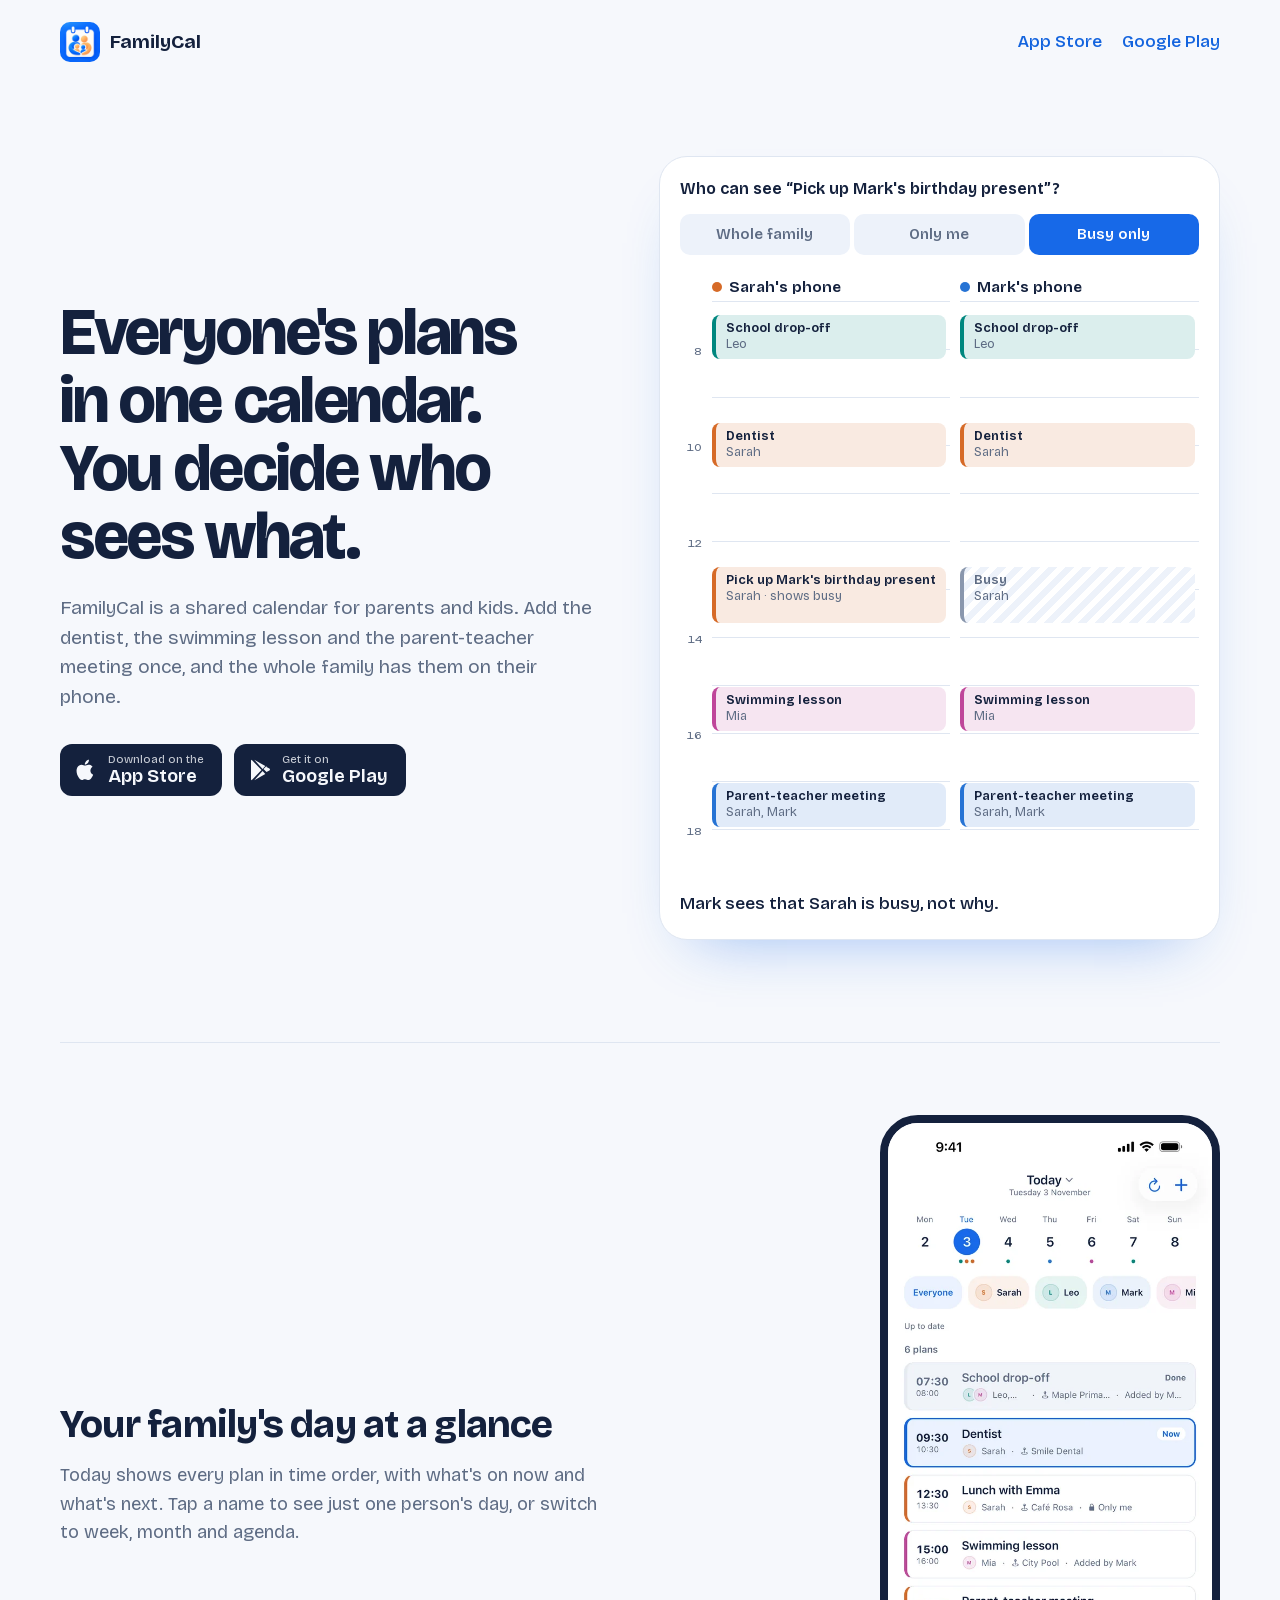
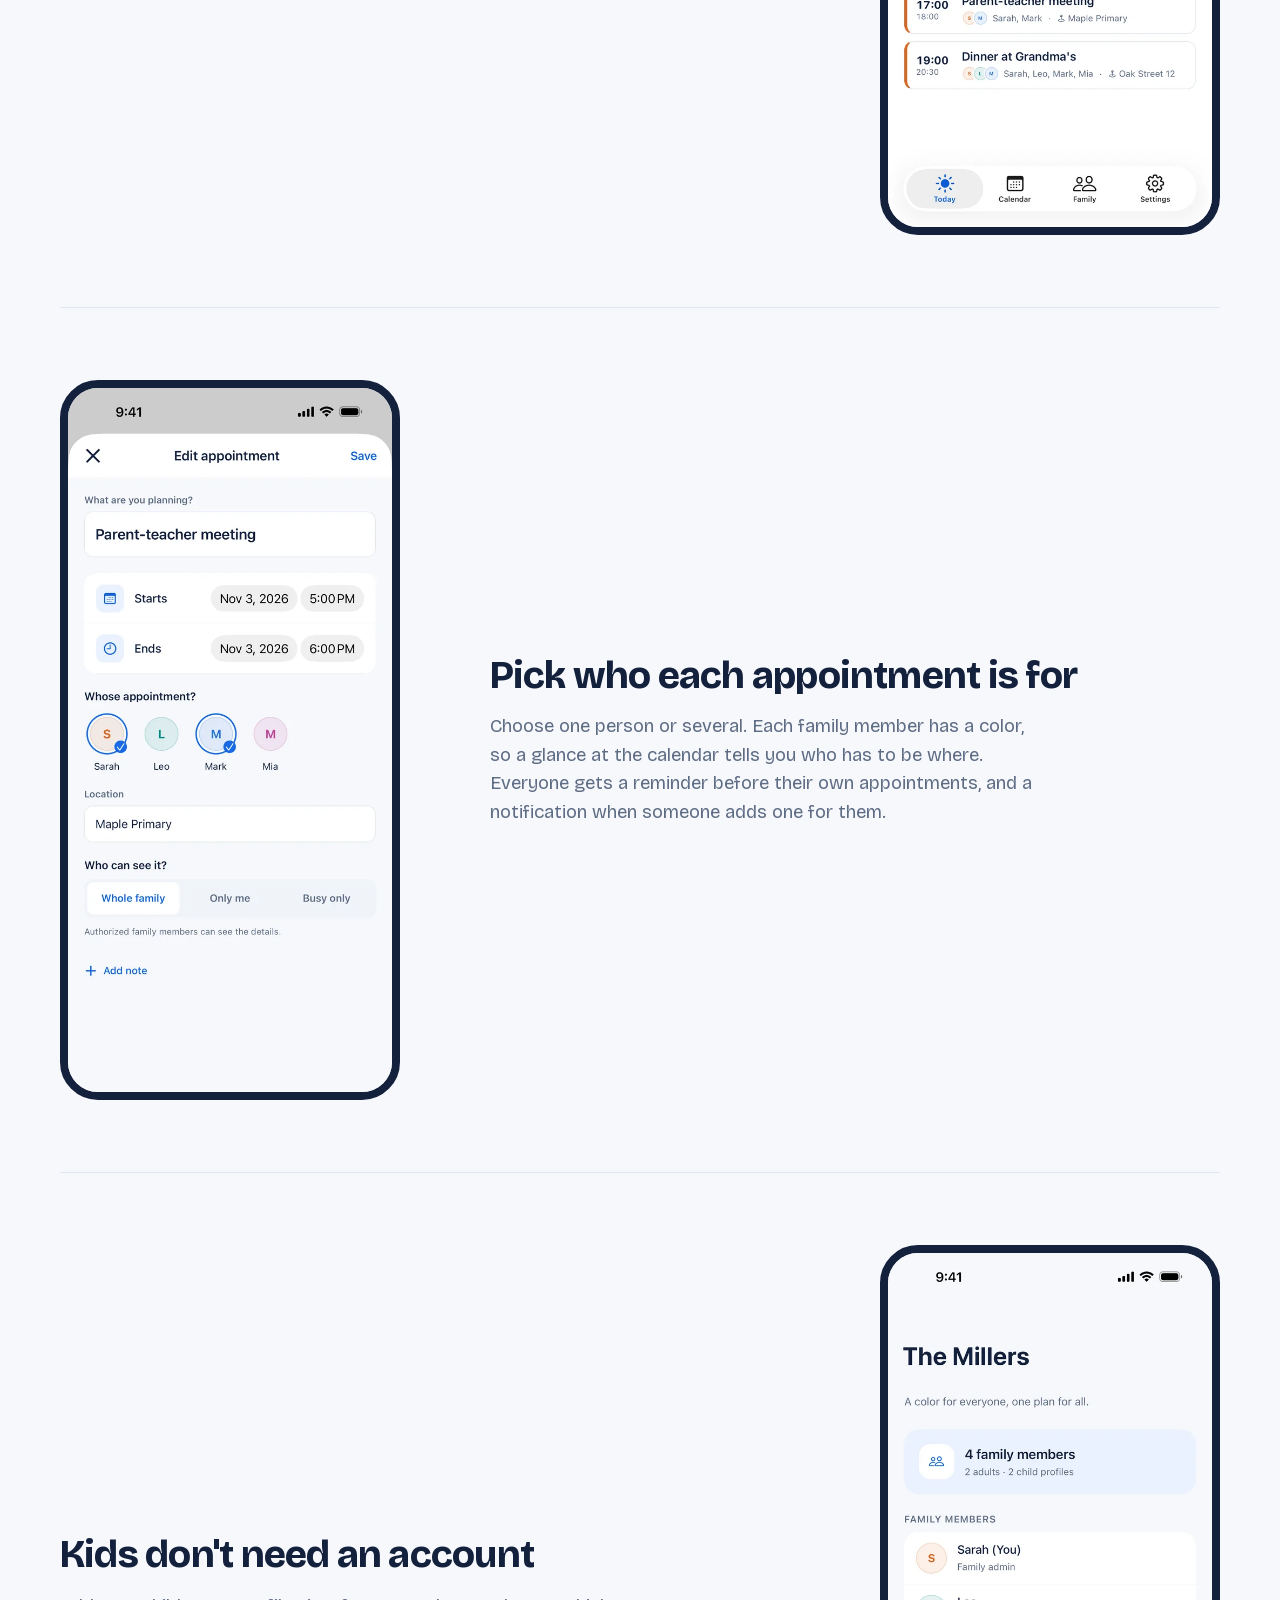
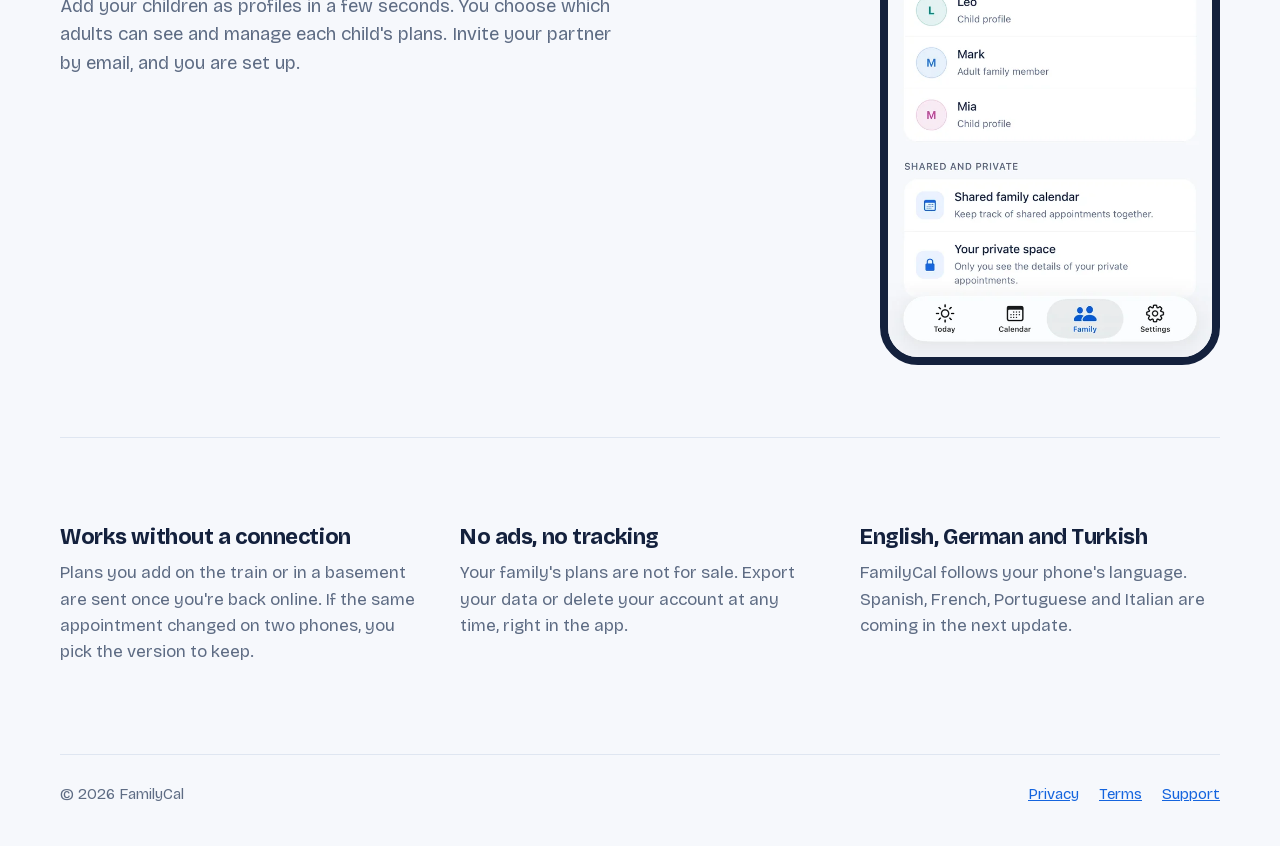
==== index.html @ 1b2f9d40 "FamilyCal website: landing, privacy, terms and support Co-Authored-By: Claude Opus 5.5 <noreply@anth" ====
<!doctype html>
<html lang="en">
<head>
  <meta charset="utf-8">
  <meta name="viewport" content="width=device-width, initial-scale=1">
  <title>FamilyCal – Shared family calendar</title>
  <meta name="description" content="One calendar for the whole family. Choose whose appointment it is and who can see it. Kids need no account, and there are no ads.">
  <meta property="og:title" content="FamilyCal – Shared family calendar">
  <meta property="og:description" content="Everyone's plans in one calendar. You decide who sees what.">
  <meta property="og:image" content="assets/icon.png">
  <meta name="theme-color" content="#F6F8FC" media="(prefers-color-scheme: light)">
  <meta name="theme-color" content="#101724" media="(prefers-color-scheme: dark)">
  <link rel="icon" href="assets/favicon.png">
  <link rel="apple-touch-icon" href="assets/apple-touch-icon.png">
  <link rel="preload" href="assets/fonts/bricolage-latin.woff2" as="font" type="font/woff2" crossorigin>
  <link rel="stylesheet" href="styles.css">
</head>
<body>
  <header class="top">
    <a class="brand" href="./">
      <img src="assets/icon.png" alt="" width="40" height="40">
      <span>FamilyCal</span>
    </a>
    <nav class="top-links" aria-label="Download">
      <a href="https://apps.apple.com/app/id6829900453">App Store</a>
      <a href="https://play.google.com/store/apps/details?id=tech.familycal.app">Google Play</a>
    </nav>
  </header>

  <main>
    <section class="hero">
      <div class="hero-text">
        <h1>Everyone's plans in one calendar. You decide who sees what.</h1>
        <p class="lead">FamilyCal is a shared calendar for parents and kids. Add the dentist, the swimming lesson and the parent-teacher meeting once, and the whole family has them on their phone.</p>
        <div class="stores">
          <a class="store" href="https://apps.apple.com/app/id6829900453">
            <svg viewBox="0 0 24 24" aria-hidden="true"><path d="M16.4 12.6c0-2.6 2.1-3.8 2.2-3.9-1.2-1.8-3.1-2-3.7-2-1.6-.2-3.1.9-3.9.9-.8 0-2-.9-3.4-.9-1.7 0-3.3 1-4.2 2.6-1.8 3.1-.5 7.7 1.3 10.2.9 1.2 1.9 2.6 3.2 2.6 1.3-.1 1.8-.8 3.3-.8 1.6 0 2 .8 3.4.8 1.4 0 2.3-1.3 3.1-2.5 1-1.4 1.4-2.8 1.4-2.9 0 0-2.7-1-2.7-4.1zM13.9 5c.7-.9 1.2-2 1-3.2-1 0-2.3.7-3 1.6-.7.8-1.2 2-1.1 3.1 1.2.1 2.3-.6 3.1-1.5z"/></svg>
            <span><small>Download on the</small>App Store</span>
          </a>
          <a class="store" href="https://play.google.com/store/apps/details?id=tech.familycal.app">
            <svg viewBox="0 0 24 24" aria-hidden="true"><path d="M3.6 1.8 13.5 12l-9.9 10.2c-.4-.2-.6-.7-.6-1.2V3c0-.5.2-1 .6-1.2zm11 9.1 2.7-2.8-11-6.3 8.3 9.1zm0 2.2-8.3 9.1 11-6.3-2.7-2.8zm3.9-4.2 2.9 1.7c.8.5.8 1.3 0 1.8l-2.9 1.7-3-3.1 3-3.1z"/></svg>
            <span><small>Get it on</small>Google Play</span>
          </a>
        </div>
      </div>

      <figure class="demo" aria-labelledby="demo-caption">
        <fieldset class="vis">
          <legend>Who can see “Pick up Mark's birthday present”?</legend>
          <label><input type="radio" name="vis" id="v-family"><span>Whole family</span></label>
          <label><input type="radio" name="vis" id="v-only"><span>Only me</span></label>
          <label><input type="radio" name="vis" id="v-busy" checked><span>Busy only</span></label>
        </fieldset>

        <div class="days">
          <ol class="hours" aria-hidden="true">
            <li style="--s:8">8</li><li style="--s:10">10</li><li style="--s:12">12</li><li style="--s:14">14</li><li style="--s:16">16</li><li style="--s:18">18</li>
          </ol>
          <div class="day mine">
            <p class="who"><span class="dot" style="--c:#D66A27"></span>Sarah's phone</p>
            <ol class="grid">
              <li class="ev" style="--c:#00877F;--s:7.25;--e:8.25"><b>School drop-off</b><span>Leo</span></li>
              <li class="ev" style="--c:#D66A27;--s:9.5;--e:10.5"><b>Dentist</b><span>Sarah</span></li>
              <li class="ev gift" style="--c:#D66A27;--s:12.5;--e:13.75"><b>Pick up Mark's birthday present</b><span class="lock">Sarah</span></li>
              <li class="ev" style="--c:#BF469A;--s:15;--e:16"><b>Swimming lesson</b><span>Mia</span></li>
              <li class="ev" style="--c:#2673D4;--s:17;--e:18"><b>Parent-teacher meeting</b><span>Sarah, Mark</span></li>
            </ol>
          </div>
          <div class="day theirs">
            <p class="who"><span class="dot" style="--c:#2673D4"></span>Mark's phone</p>
            <ol class="grid">
              <li class="ev" style="--c:#00877F;--s:7.25;--e:8.25"><b>School drop-off</b><span>Leo</span></li>
              <li class="ev" style="--c:#D66A27;--s:9.5;--e:10.5"><b>Dentist</b><span>Sarah</span></li>
              <li class="ev gift" style="--c:#D66A27;--s:12.5;--e:13.75"><b>Pick up Mark's birthday present</b><span>Sarah</span></li>
              <li class="ev busy" style="--s:12.5;--e:13.75"><b>Busy</b><span>Sarah</span></li>
              <li class="ev" style="--c:#BF469A;--s:15;--e:16"><b>Swimming lesson</b><span>Mia</span></li>
              <li class="ev" style="--c:#2673D4;--s:17;--e:18"><b>Parent-teacher meeting</b><span>Sarah, Mark</span></li>
            </ol>
          </div>
        </div>

        <figcaption id="demo-caption" aria-live="polite">
          <span class="c-family">Mark sees the present. The surprise is off.</span>
          <span class="c-only">Mark sees nothing at lunchtime.</span>
          <span class="c-busy">Mark sees that Sarah is busy, not why.</span>
        </figcaption>
      </figure>
    </section>

    <section class="row">
      <div class="row-text">
        <h2>Your family's day at a glance</h2>
        <p>Today shows every plan in time order, with what's on now and what's next. Tap a name to see just one person's day, or switch to week, month and agenda.</p>
      </div>
      <img class="shot" src="assets/today.webp" width="600" height="1304" alt="The Today screen in FamilyCal with six plans for the family, from school drop-off to dinner at grandma's." loading="lazy">
    </section>

    <section class="row flip">
      <div class="row-text">
        <h2>Pick who each appointment is for</h2>
        <p>Choose one person or several. Each family member has a color, so a glance at the calendar tells you who has to be where. Everyone gets a reminder before their own appointments, and a notification when someone adds one for them.</p>
      </div>
      <img class="shot" src="assets/editor.webp" width="600" height="1304" alt="Editing a parent-teacher meeting: Sarah and Mark are selected and the whole family can see it." loading="lazy">
    </section>

    <section class="row">
      <div class="row-text">
        <h2>Kids don't need an account</h2>
        <p>Add your children as profiles in a few seconds. You choose which adults can see and manage each child's plans. Invite your partner by email, and you are set up.</p>
      </div>
      <img class="shot" src="assets/family.webp" width="600" height="1304" alt="The family screen with two adults and two child profiles." loading="lazy">
    </section>

    <section class="facts">
      <div>
        <h2>Works without a connection</h2>
        <p>Plans you add on the train or in a basement are sent once you're back online. If the same appointment changed on two phones, you pick the version to keep.</p>
      </div>
      <div>
        <h2>No ads, no tracking</h2>
        <p>Your family's plans are not for sale. Export your data or delete your account at any time, right in the app.</p>
      </div>
      <div>
        <h2>English, German and Turkish</h2>
        <p>FamilyCal follows your phone's language. Spanish, French, Portuguese and Italian are coming in the next update.</p>
      </div>
    </section>
  </main>

  <footer class="foot">
    <p>© 2026 FamilyCal</p>
    <nav aria-label="Legal">
      <a href="privacy.html">Privacy</a>
      <a href="terms.html">Terms</a>
      <a href="support.html">Support</a>
    </nav>
  </footer>
</body>
</html>
---- styles.css ----
/* FamilyCal site. Colors are the app's own palette (apps/mobile/src/ui/palettes.ts). */
/* Bricolage Grotesque (SIL OFL 1.1, assets/fonts/OFL.txt), served from this site so no visitor data goes to Google. */
@font-face {
  font-family: "Bricolage Grotesque";
  font-style: normal;
  font-weight: 400 800;
  font-stretch: 100%;
  font-display: swap;
  src: url(assets/fonts/bricolage-latin-ext.woff2) format("woff2");
  unicode-range: U+0100-02BA, U+02BD-02C5, U+02C7-02CC, U+02CE-02D7, U+02DD-02FF, U+0304, U+0308, U+0329, U+1D00-1DBF, U+1E00-1E9F, U+1EF2-1EFF, U+2020, U+20A0-20AB, U+20AD-20C0, U+2113, U+2C60-2C7F, U+A720-A7FF;
}
@font-face {
  font-family: "Bricolage Grotesque";
  font-style: normal;
  font-weight: 400 800;
  font-stretch: 100%;
  font-display: swap;
  src: url(assets/fonts/bricolage-latin.woff2) format("woff2");
  unicode-range: U+0000-00FF, U+0131, U+0152-0153, U+02BB-02BC, U+02C6, U+02DA, U+02DC, U+0304, U+0308, U+0329, U+2000-206F, U+20AC, U+2122, U+2191, U+2193, U+2212, U+2215, U+FEFF, U+FFFD;
}
:root {
  --paper: #F6F8FC;
  --surface: #FFFFFF;
  --raised: #EDF2FA;
  --line: #DFE6F1;
  --ink: #14213D;
  --soft: #5E6C84;
  --blue: #1464DE;
  --blue-fill: #1769E8;
  --busy: #8A97AD;
  --hour: 48px;
  --font: "Bricolage Grotesque", ui-sans-serif, system-ui, sans-serif;
  color-scheme: light;
}
@media (prefers-color-scheme: dark) {
  :root:not([data-theme="light"]) {
    --paper: #101724;
    --surface: #182235;
    --raised: #1C2840;
    --line: #2D3B52;
    --ink: #EFF4FF;
    --soft: #ABBAD2;
    --blue: #79AFFF;
    --busy: #7D8BA3;
    color-scheme: dark;
  }
}
:root[data-theme="dark"] {
  --paper: #101724;
  --surface: #182235;
  --raised: #1C2840;
  --line: #2D3B52;
  --ink: #EFF4FF;
  --soft: #ABBAD2;
  --blue: #79AFFF;
  --busy: #7D8BA3;
  color-scheme: dark;
}

* { box-sizing: border-box; }
html { -webkit-text-size-adjust: 100%; }
body {
  margin: 0;
  background: var(--paper);
  color: var(--ink);
  font-family: var(--font);
  font-size: 1.0625rem;
  line-height: 1.55;
  font-optical-sizing: auto;
}
img { display: block; max-width: 100%; height: auto; }
a { color: var(--blue); }
a:focus-visible, input:focus-visible + span {
  outline: 3px solid var(--blue);
  outline-offset: 3px;
  border-radius: 8px;
}
h1, h2 { font-weight: 750; letter-spacing: -0.02em; margin: 0; text-wrap: balance; }
p { margin: 0; }

.top, main, .foot { width: min(1160px, 100% - 32px); margin-inline: auto; }

/* Header */
.top {
  display: flex;
  align-items: center;
  justify-content: space-between;
  gap: 16px;
  padding-block: 22px;
}
.brand {
  display: flex;
  align-items: center;
  gap: 10px;
  color: var(--ink);
  text-decoration: none;
  font-weight: 700;
  font-size: 1.2rem;
}
.brand img { border-radius: 10px; }
.top-links { display: flex; gap: 20px; font-weight: 550; }
.top-links a { text-decoration: none; }
.top-links a:hover { text-decoration: underline; }

/* Hero */
.hero {
  display: grid;
  grid-template-columns: minmax(0, 1fr) minmax(0, 1.05fr);
  gap: clamp(32px, 5vw, 72px);
  align-items: center;
  padding-block: clamp(28px, 6vw, 72px) clamp(56px, 8vw, 104px);
}
.hero h1 {
  font-size: clamp(2.4rem, 5.2vw, 4.25rem);
  line-height: 1.02;
  letter-spacing: -0.035em;
  font-variation-settings: "opsz" 96;
  max-width: 13ch;
}
.lead { margin-top: 22px; color: var(--soft); font-size: 1.2rem; max-width: 34em; }
.stores { display: flex; flex-wrap: wrap; gap: 12px; margin-top: 32px; }
.store {
  display: inline-flex;
  align-items: center;
  gap: 10px;
  padding: 10px 18px 10px 14px;
  border-radius: 12px;
  background: var(--ink);
  color: var(--paper);
  text-decoration: none;
  font-weight: 650;
  font-size: 1.15rem;
  line-height: 1.1;
}
.store svg { width: 24px; height: 24px; fill: currentColor; }
.store small { display: block; font-size: 0.7rem; font-weight: 450; opacity: 0.8; }
.store:hover { background: var(--blue-fill); color: #fff; }

/* The visibility demo: radios drive the second phone through :has(). */
.demo {
  margin: 0;
  padding: 20px;
  border-radius: 28px;
  background: var(--surface);
  border: 1px solid var(--line);
  box-shadow: 0 30px 60px -36px rgba(23, 105, 232, 0.45);
}
.vis { border: 0; margin: 0; padding: 0; min-width: 0; display: grid; grid-template-columns: repeat(3, 1fr); gap: 4px; }
.vis legend { font-weight: 650; margin-bottom: 12px; padding: 0; font-size: 1rem; }
.vis label { position: relative; }
.vis input { position: absolute; opacity: 0; inset: 0; margin: 0; cursor: pointer; }
.vis span {
  display: block;
  text-align: center;
  padding: 9px 6px;
  border-radius: 10px;
  background: var(--raised);
  color: var(--soft);
  font-weight: 600;
  font-size: 0.95rem;
  transition: background-color 160ms, color 160ms;
}
.vis input:checked + span { background: var(--blue-fill); color: #fff; }

.days {
  display: grid;
  grid-template-columns: 22px 1fr 1fr;
  gap: 10px;
  margin-top: 18px;
}
.who { display: flex; align-items: center; gap: 7px; font-weight: 650; font-size: 0.95rem; height: 28px; }
.dot { width: 10px; height: 10px; border-radius: 50%; background: var(--c); }
.grid, .hours {
  position: relative;
  list-style: none;
  margin: 0;
  padding: 0;
  height: calc(12 * var(--hour)); /* 07:00 to 19:00 */
}
.grid {
  background: repeating-linear-gradient(to bottom, var(--line) 0 1px, transparent 1px var(--hour));
}
.hours { margin-top: 28px; }
.hours li {
  position: absolute;
  top: calc((var(--s) - 7) * var(--hour) - 0.6em);
  right: 0;
  font-size: 0.75rem;
  color: var(--soft);
  font-variant-numeric: tabular-nums;
}
.ev {
  position: absolute;
  left: 0;
  right: 4px;
  top: calc((var(--s) - 7) * var(--hour) + 2px);
  height: calc((var(--e) - var(--s)) * var(--hour) - 4px);
  padding: 5px 8px 5px 10px;
  border-radius: 8px;
  border-left: 4px solid var(--c);
  background: color-mix(in srgb, var(--c) 14%, var(--surface));
  overflow: hidden;
  font-size: 0.8rem;
  line-height: 1.25;
}
.ev b { display: block; font-weight: 650; }
.ev span { color: var(--soft); }
.ev.busy {
  --c: var(--busy);
  background: repeating-linear-gradient(135deg, var(--raised) 0 6px, transparent 6px 12px), var(--surface);
  color: var(--soft);
}
.lock::after { content: " · only you"; }

/* State per choice. "Just busy" is the default. */
.theirs .gift, .theirs .busy { display: none; }
.demo:has(#v-family:checked) .theirs .gift { display: block; }
.demo:has(#v-busy:checked) .theirs .busy { display: block; }
.demo:has(#v-family:checked) .lock::after { content: ""; }
.demo:has(#v-busy:checked) .lock::after { content: " · shows busy"; }

figcaption { margin-top: 14px; font-weight: 550; min-height: 1.6em; }
figcaption span { display: none; }
.demo:has(#v-family:checked) .c-family,
.demo:has(#v-only:checked) .c-only,
.demo:has(#v-busy:checked) .c-busy { display: inline; }

@media (prefers-reduced-motion: no-preference) {
  .theirs .gift, .theirs .busy { animation: appear 220ms ease-out; }
  @keyframes appear { from { opacity: 0; transform: scale(0.96); } }
}

/* Feature rows: text and a real screen, alternating sides. */
.row {
  display: grid;
  grid-template-columns: minmax(0, 1fr) minmax(0, 340px);
  gap: clamp(32px, 7vw, 120px);
  align-items: center;
  padding-block: clamp(40px, 6vw, 72px);
  border-top: 1px solid var(--line);
}
.row.flip { grid-template-columns: minmax(0, 340px) minmax(0, 1fr); }
.row.flip .shot { order: -1; }
.row h2, .facts h2 { font-size: clamp(1.7rem, 3vw, 2.4rem); line-height: 1.1; }
.row p { margin-top: 16px; color: var(--soft); font-size: 1.15rem; max-width: 30em; }
.shot {
  width: 100%;
  border-radius: 38px;
  border: 8px solid var(--ink);
  background: var(--ink);
}

.facts {
  display: grid;
  grid-template-columns: repeat(3, minmax(0, 1fr));
  gap: 40px;
  padding-block: clamp(48px, 7vw, 88px);
  border-top: 1px solid var(--line);
}
.facts h2 { font-size: 1.35rem; }
.facts p { margin-top: 10px; color: var(--soft); }

.foot {
  display: flex;
  flex-wrap: wrap;
  justify-content: space-between;
  gap: 12px 24px;
  padding-block: 28px 40px;
  border-top: 1px solid var(--line);
  color: var(--soft);
  font-size: 0.95rem;
}
.foot nav { display: flex; gap: 20px; }

/* Legal and help pages */
.doc { max-width: 44rem; padding-block: clamp(24px, 5vw, 56px) clamp(48px, 7vw, 88px); }
.doc h1 { font-size: clamp(2.2rem, 5vw, 3.2rem); line-height: 1.05; letter-spacing: -0.03em; }
.doc .meta { margin-top: 10px; color: var(--soft); }
.doc h2 { font-size: 1.4rem; line-height: 1.2; margin-top: 2.2em; }
.doc h3 { font-size: 1.1rem; margin: 1.6em 0 0; }
.doc p, .doc ul, .doc .table { margin-top: 0.8em; }
.doc > p:first-of-type { margin-top: 1.4em; }
.doc ul { padding-left: 1.2em; }
.doc li + li { margin-top: 0.35em; }
.doc address { font-style: normal; margin-top: 0.8em; }
.table { overflow-x: auto; }
.doc table { width: 100%; border-collapse: collapse; font-size: 0.95rem; }
.doc th, .doc td { text-align: left; vertical-align: top; padding: 10px 12px 10px 0; border-bottom: 1px solid var(--line); }
.doc th { font-weight: 650; }
.foot a[aria-current="page"] { color: var(--ink); text-decoration: none; }

@media (max-width: 880px) {
  .hero, .row, .row.flip, .facts { grid-template-columns: minmax(0, 1fr); }
  .row.flip .shot { order: 0; }
  .shot { max-width: 300px; }
  .hero h1 { max-width: 16ch; }
}
@media (max-width: 520px) {
  :root { --hour: 38px; }
  .top-links { display: none; }
  .demo { padding: 14px; border-radius: 22px; }
  .vis span { font-size: 0.85rem; padding: 8px 4px; }
  .days { gap: 6px; grid-template-columns: 18px 1fr 1fr; }
  .ev { font-size: 0.72rem; padding: 4px 5px 4px 7px; }
}
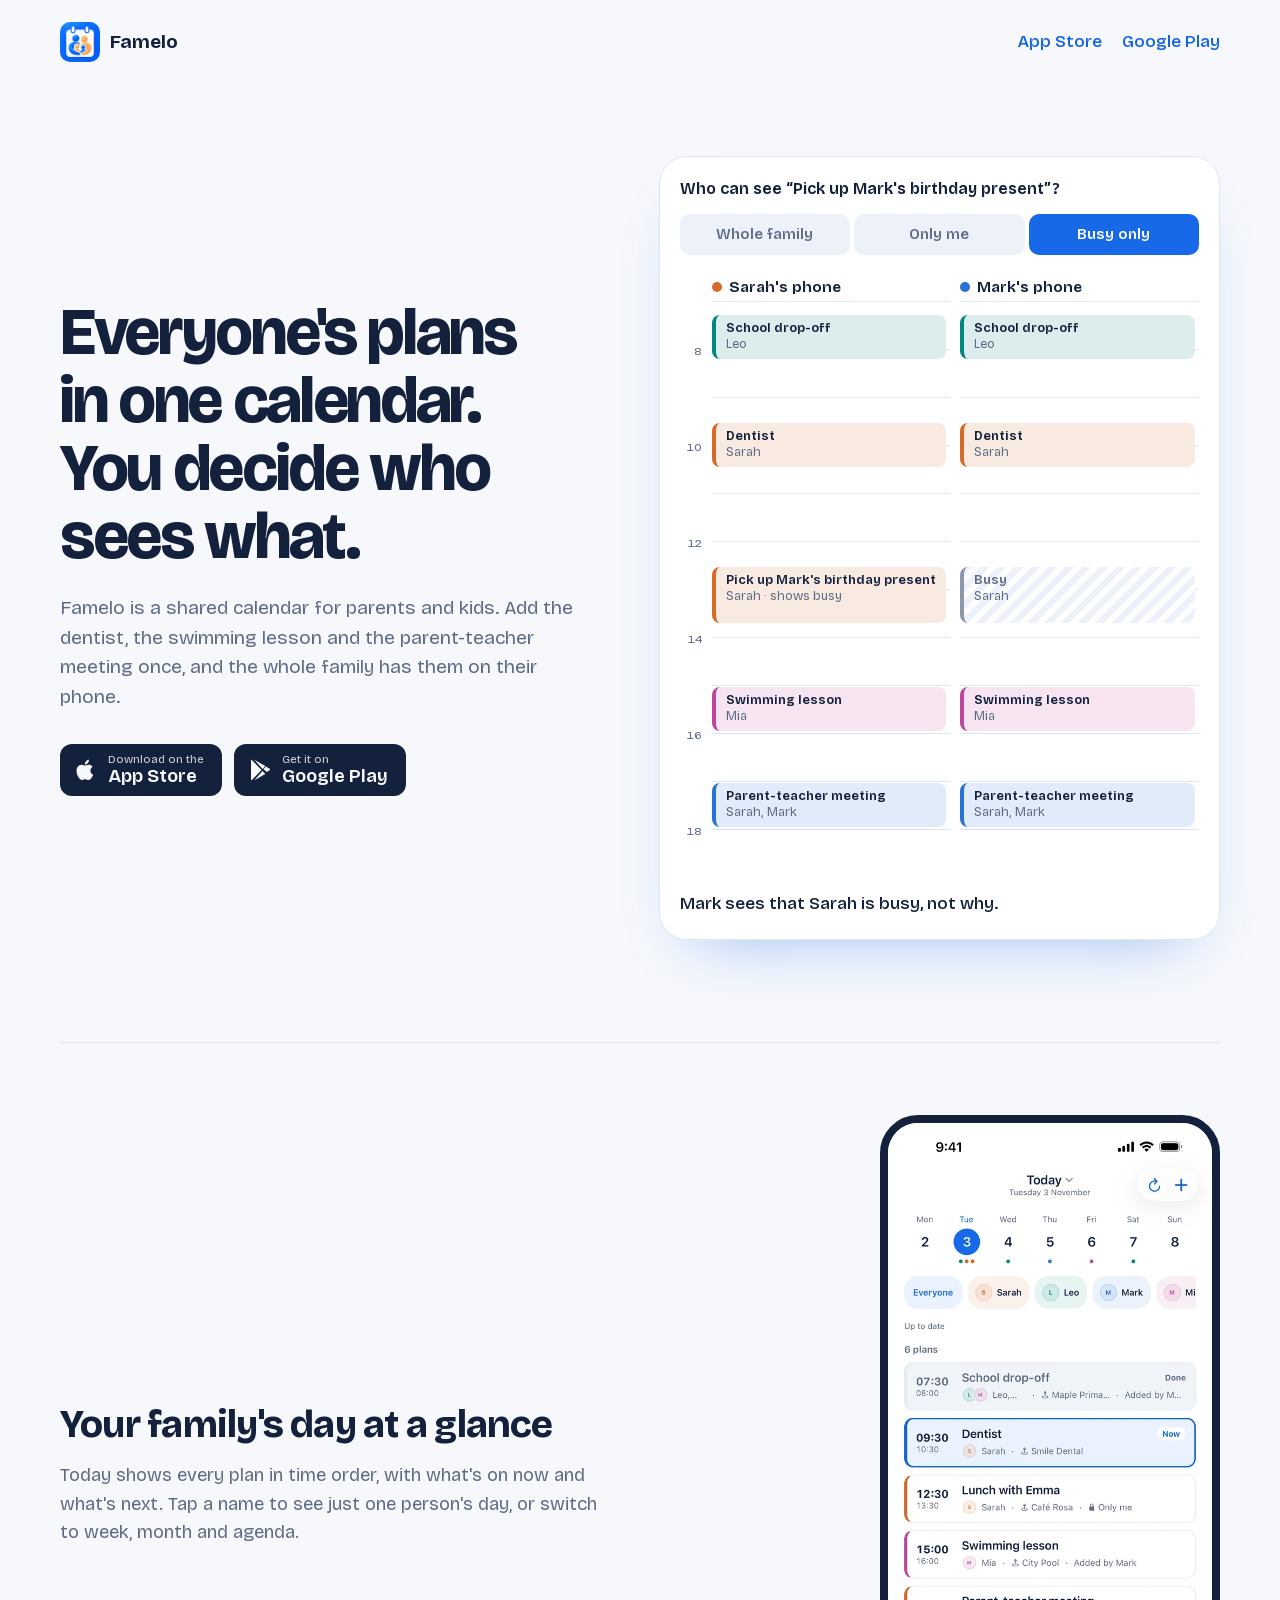
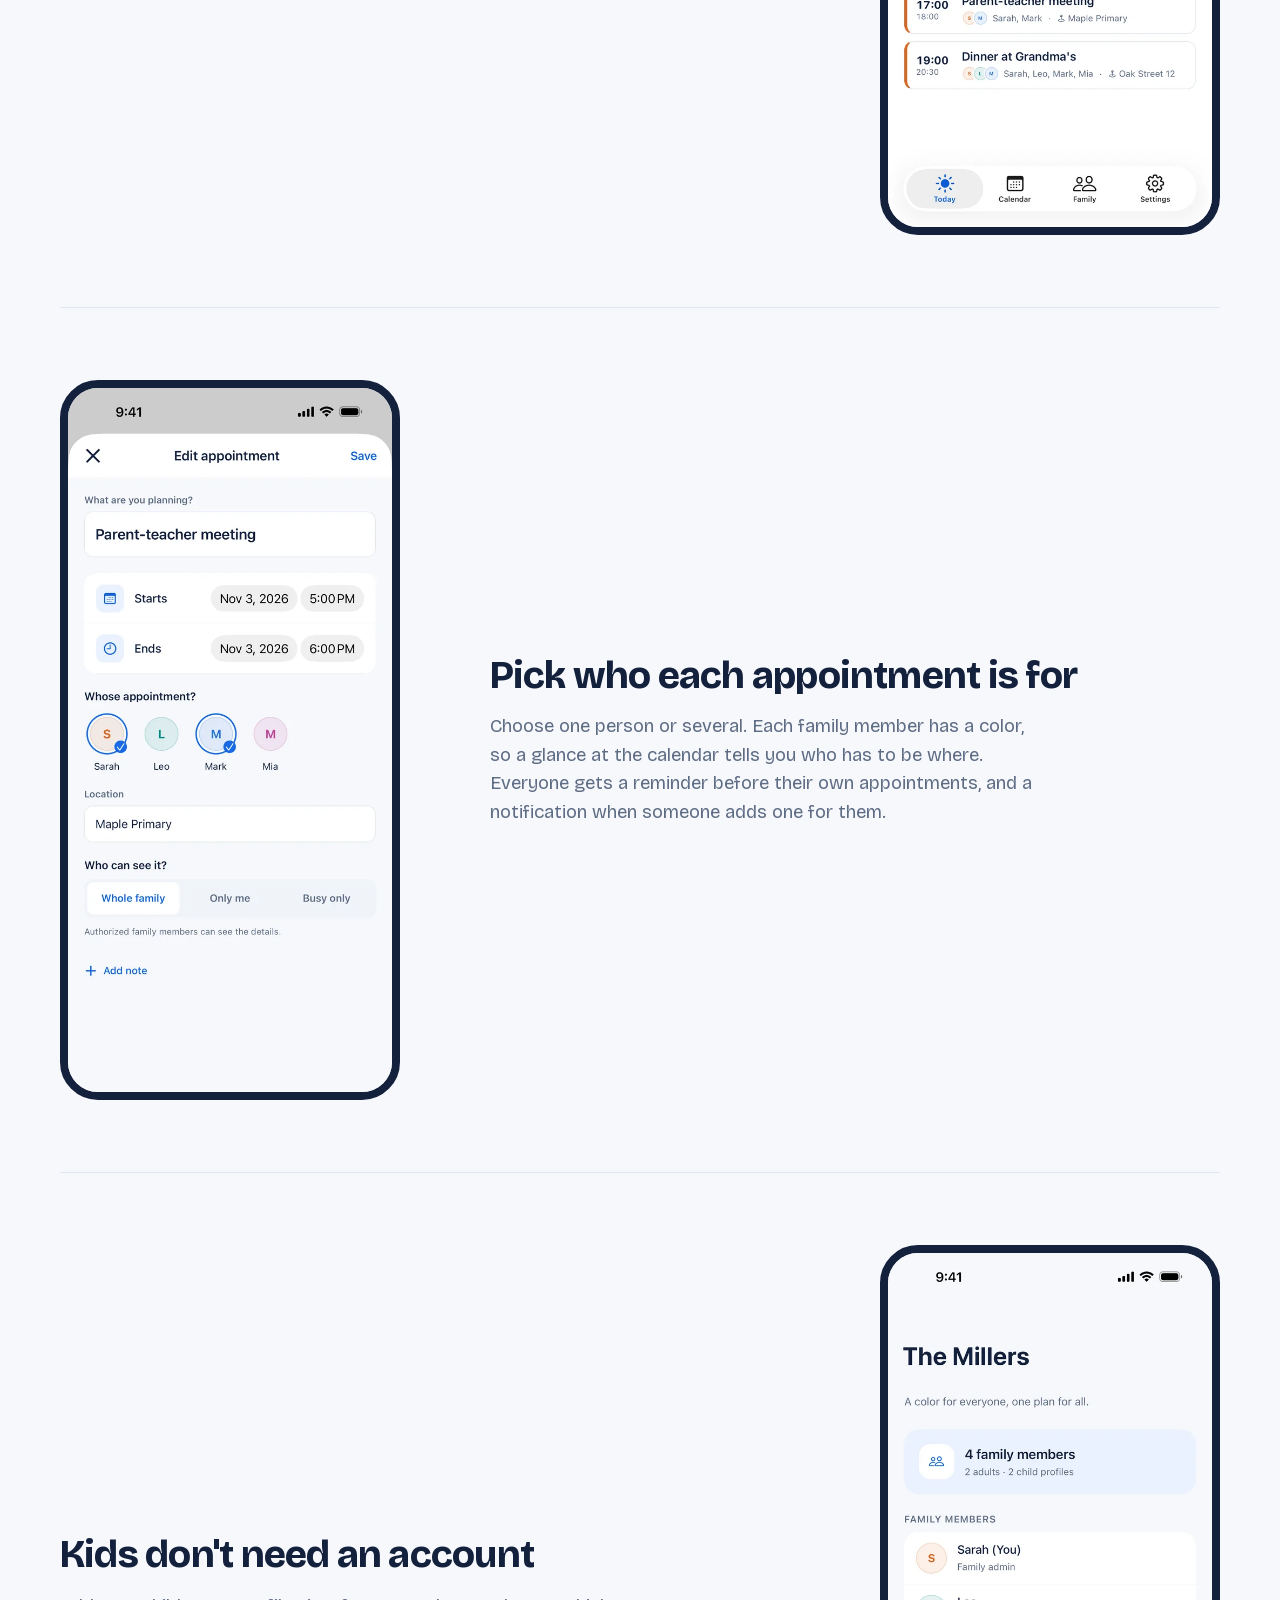
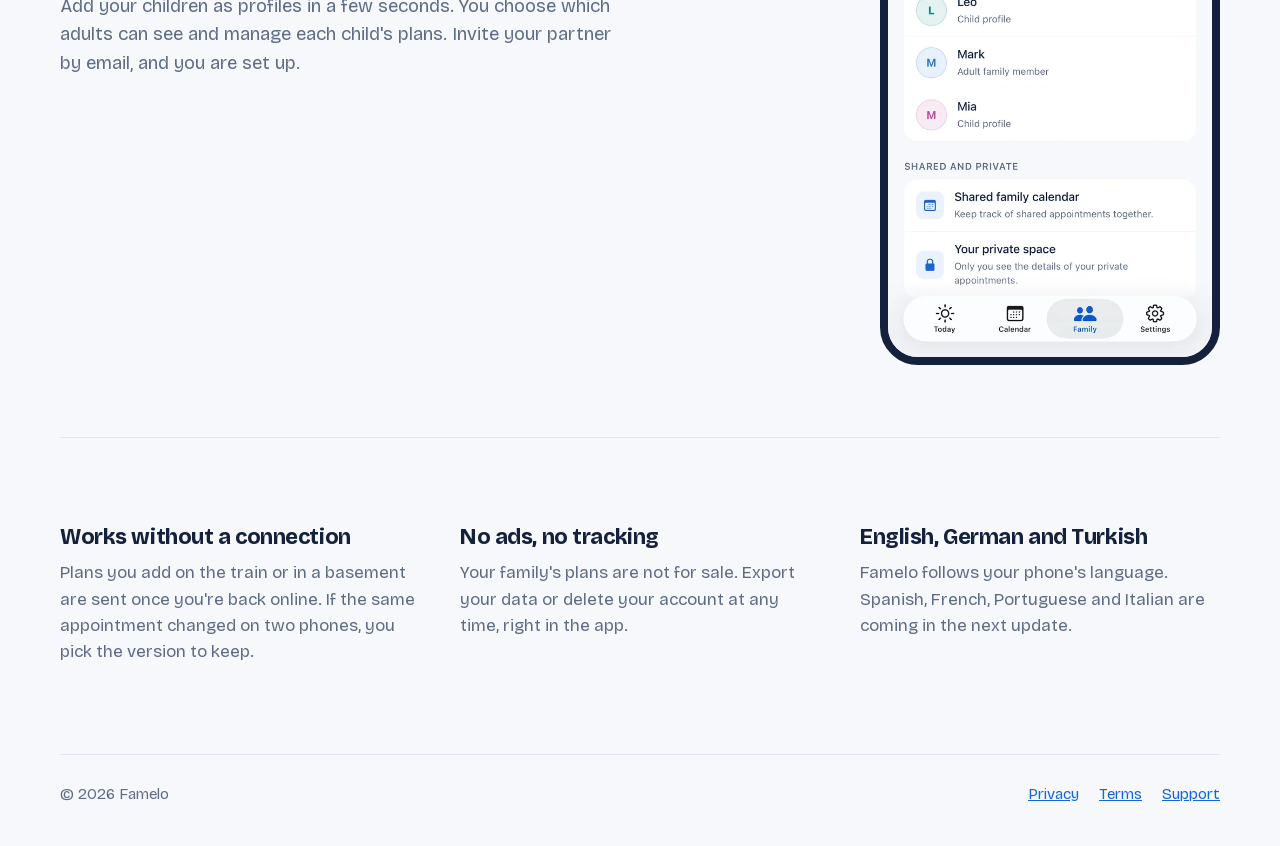
==== commit 67385897: "Rename FamilyCal to Famelo Co-Authored-By: Claude Opus 5.5 <noreply@anthropic.com>" ====
--- a/index.html
+++ b/index.html
@@ -3,9 +3,9 @@
 <head>
   <meta charset="utf-8">
   <meta name="viewport" content="width=device-width, initial-scale=1">
-  <title>FamilyCal – Shared family calendar</title>
+  <title>Famelo – Shared family calendar</title>
   <meta name="description" content="One calendar for the whole family. Choose whose appointment it is and who can see it. Kids need no account, and there are no ads.">
-  <meta property="og:title" content="FamilyCal – Shared family calendar">
+  <meta property="og:title" content="Famelo – Shared family calendar">
   <meta property="og:description" content="Everyone's plans in one calendar. You decide who sees what.">
   <meta property="og:image" content="assets/icon.png">
   <meta name="theme-color" content="#F6F8FC" media="(prefers-color-scheme: light)">
@@ -19,7 +19,7 @@
   <header class="top">
     <a class="brand" href="./">
       <img src="assets/icon.png" alt="" width="40" height="40">
-      <span>FamilyCal</span>
+      <span>Famelo</span>
     </a>
     <nav class="top-links" aria-label="Download">
       <a href="https://apps.apple.com/app/id6829900453">App Store</a>
@@ -31,7 +31,7 @@
     <section class="hero">
       <div class="hero-text">
         <h1>Everyone's plans in one calendar. You decide who sees what.</h1>
-        <p class="lead">FamilyCal is a shared calendar for parents and kids. Add the dentist, the swimming lesson and the parent-teacher meeting once, and the whole family has them on their phone.</p>
+        <p class="lead">Famelo is a shared calendar for parents and kids. Add the dentist, the swimming lesson and the parent-teacher meeting once, and the whole family has them on their phone.</p>
         <div class="stores">
           <a class="store" href="https://apps.apple.com/app/id6829900453">
             <svg viewBox="0 0 24 24" aria-hidden="true"><path d="M16.4 12.6c0-2.6 2.1-3.8 2.2-3.9-1.2-1.8-3.1-2-3.7-2-1.6-.2-3.1.9-3.9.9-.8 0-2-.9-3.4-.9-1.7 0-3.3 1-4.2 2.6-1.8 3.1-.5 7.7 1.3 10.2.9 1.2 1.9 2.6 3.2 2.6 1.3-.1 1.8-.8 3.3-.8 1.6 0 2 .8 3.4.8 1.4 0 2.3-1.3 3.1-2.5 1-1.4 1.4-2.8 1.4-2.9 0 0-2.7-1-2.7-4.1zM13.9 5c.7-.9 1.2-2 1-3.2-1 0-2.3.7-3 1.6-.7.8-1.2 2-1.1 3.1 1.2.1 2.3-.6 3.1-1.5z"/></svg>
@@ -92,7 +92,7 @@
         <h2>Your family's day at a glance</h2>
         <p>Today shows every plan in time order, with what's on now and what's next. Tap a name to see just one person's day, or switch to week, month and agenda.</p>
       </div>
-      <img class="shot" src="assets/today.webp" width="600" height="1304" alt="The Today screen in FamilyCal with six plans for the family, from school drop-off to dinner at grandma's." loading="lazy">
+      <img class="shot" src="assets/today.webp" width="600" height="1304" alt="The Today screen in Famelo with six plans for the family, from school drop-off to dinner at grandma's." loading="lazy">
     </section>
 
     <section class="row flip">
@@ -122,13 +122,13 @@
       </div>
       <div>
         <h2>English, German and Turkish</h2>
-        <p>FamilyCal follows your phone's language. Spanish, French, Portuguese and Italian are coming in the next update.</p>
+        <p>Famelo follows your phone's language. Spanish, French, Portuguese and Italian are coming in the next update.</p>
       </div>
     </section>
   </main>
 
   <footer class="foot">
-    <p>© 2026 FamilyCal</p>
+    <p>© 2026 Famelo</p>
     <nav aria-label="Legal">
       <a href="privacy.html">Privacy</a>
       <a href="terms.html">Terms</a>
--- a/styles.css
+++ b/styles.css
@@ -1,4 +1,4 @@
-/* FamilyCal site. Colors are the app's own palette (apps/mobile/src/ui/palettes.ts). */
+/* Famelo site. Colors are the app's own palette (apps/mobile/src/ui/palettes.ts). */
 /* Bricolage Grotesque (SIL OFL 1.1, assets/fonts/OFL.txt), served from this site so no visitor data goes to Google. */
 @font-face {
   font-family: "Bricolage Grotesque";
